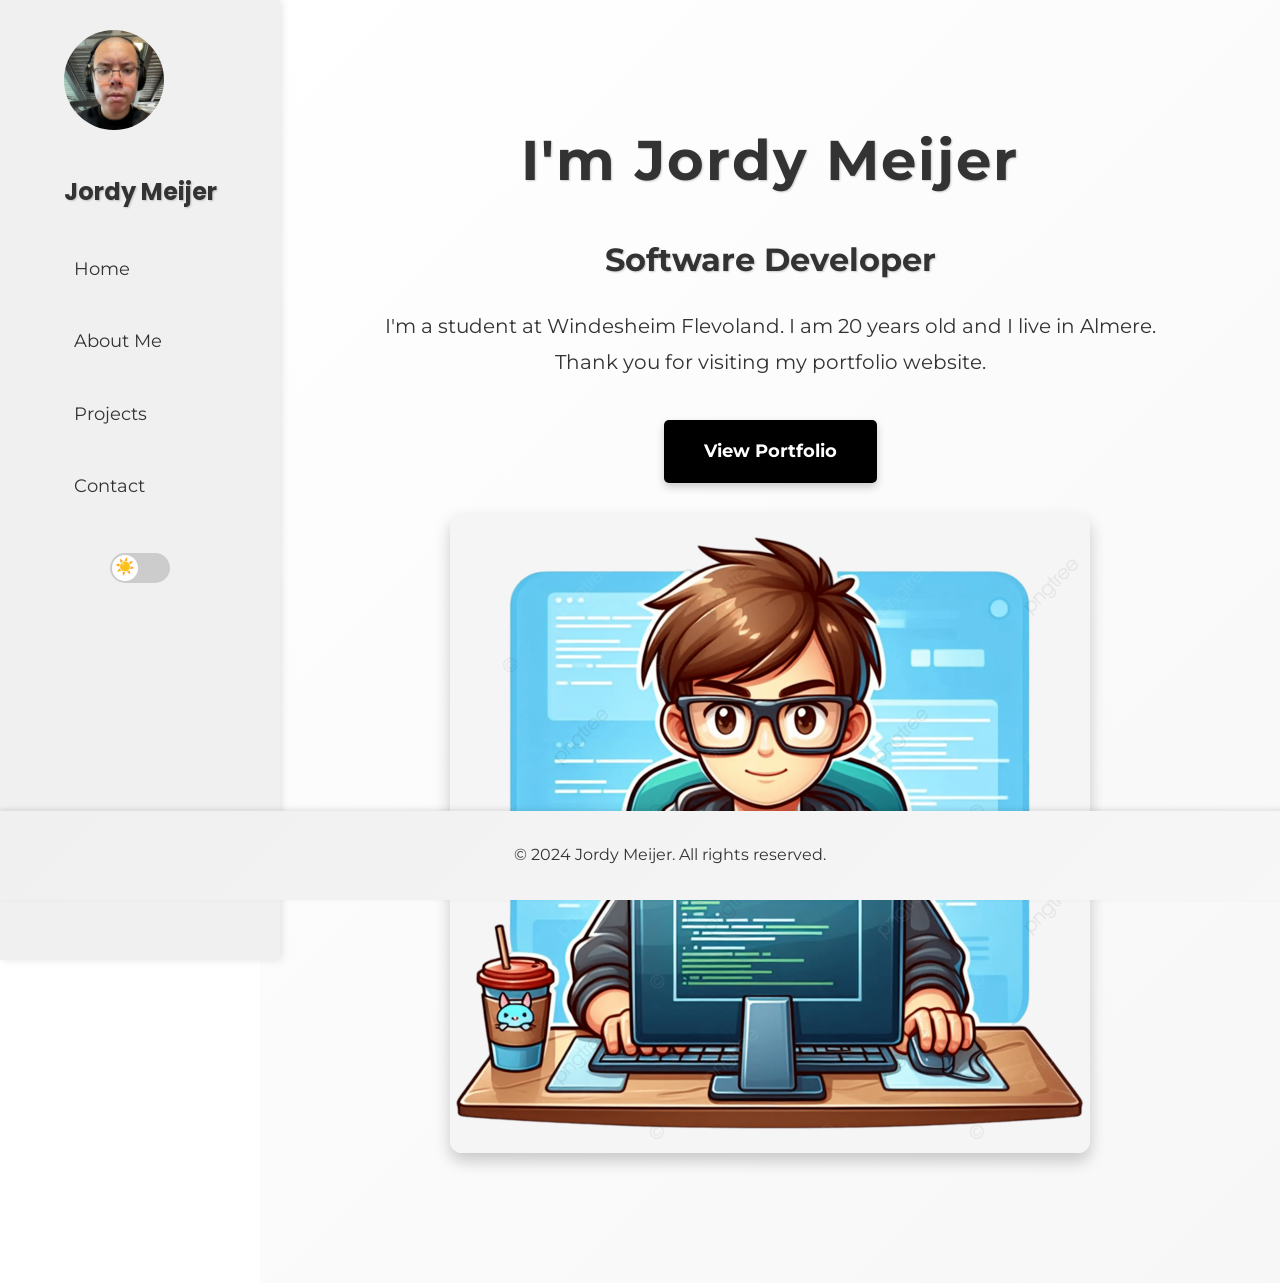
==== index.html @ 50fef37a "updated version should be working now" ====
<!DOCTYPE html>
<html lang="en">
<head>
    <meta charset="UTF-8">
    <meta name="viewport" content="width=device-width, initial-scale=1.0">
    <title>Jordy Meijer - Portfolio</title>
    <link rel="stylesheet" href="css/styles.css">
    <link href="https://cdnjs.cloudflare.com/ajax/libs/font-awesome/6.0.0-beta3/css/all.min.css" rel="stylesheet">
    <link href="https://fonts.googleapis.com/css2?family=Montserrat:wght@400;700&family=Poppins:wght@400;700&display=swap" rel="stylesheet">
    <script>
        (function() {
            const savedTheme = localStorage.getItem('theme');
            if (savedTheme) {
                document.addEventListener('DOMContentLoaded', function () {
                    document.body.classList.add(savedTheme + '-theme');
                    if (savedTheme === 'dark') {
                        document.getElementById('theme-toggle-checkbox').checked = true;
                    }
                });
            } else {
                document.addEventListener('DOMContentLoaded', function () {
                    document.body.classList.add('light-theme');
                });
            }
        })();
    </script>
</head>
<body>
    <!-- Scroll Progress Indicator -->
    <div id="scroll-progress"></div>

    <!-- Header section with navigation -->
    <header>
        <nav>
            <!-- Profile image -->
            <img src="images/profilepicture.jpg" alt="Jordy Meijer">
            <!-- Your name -->
            <h1>Jordy Meijer</h1>
            <!-- Navigation links -->
            <ul>
                <li><a href="index.html#home">Home</a></li>
                <li><a href="about.html">About Me</a></li>
                <li><a href="portfolio.html">Projects</a></li>
                <li><a href="contact.html">Contact</a></li>
            </ul>
            <!-- Theme toggle buttons -->
            <div class="theme-toggle">
                <input type="checkbox" id="theme-toggle-checkbox">
                <label for="theme-toggle-checkbox" class="slider"></label>
            </div>
        </nav>
    </header>

    <!-- Main content section -->
    <main>
        <!-- Home section -->
        <section id="home">
            <div class="home-content">
                <div class="intro-text">
                    <h1>I'm Jordy Meijer</h1>
                    <h2>Software Developer</h2>
                    <p>I'm a student at Windesheim Flevoland. I am 20 years old and I live in Almere. Thank you for visiting my portfolio website.</p>
                    <!-- Button to view portfolio -->
                    <a href="portfolio.html" class="view-portfolio-btn">View Portfolio</a>
                </div>
                <!-- New image -->
                <img src="images/codepicture.jpg" alt="Code Picture" class="code-image">
            </div>
        </section>
    </main>

    <!-- Footer section -->
    <footer>
        <p>&copy; 2024 Jordy Meijer. All rights reserved.</p>
    </footer>

    <!-- Back-to-Top Button -->
    <button id="back-to-top"><i class="fas fa-arrow-up"></i></button>

    <!-- Link to external JavaScript file -->
    <script src="js/script.js"></script>
</body>
</html>
---- css/styles.css ----
/* Smooth Scrolling */
html {
    scroll-behavior: smooth;
}

/* Reset default styles */
body, h1, h2, h3, p, ul, li, a, img, button {
    margin: 0;
    padding: 0;
    box-sizing: border-box;
    list-style: none;
}

/* Body Styling */
body {
    font-family: 'Montserrat', sans-serif;
    display: flex;
    flex-direction: column;
    min-height: 100vh;
    background-color: var(--background-color);
    color: var(--text-color);
    overflow-x: hidden;
    transition: background-color 0.3s, color 0.3s;
    line-height: 1.8;
    scroll-behavior: smooth;
}

/* Header Styling */
header {
    display: flex;
    flex-direction: column;
    align-items: center;
    justify-content: space-between;
    padding: 30px 20px;
    background-color: var(--header-background-color);
    width: 240px;
    height: 100vh;
    position: fixed;
    top: 0;
    left: 0;
    box-shadow: 2px 0 8px rgba(0, 0, 0, 0.1);
    color: var(--text-color);
    transition: width 0.3s ease-in-out;
    backdrop-filter: blur(10px); /* Slight transparency */
}

header:hover {
    width: 260px;
}

header img {
    width: 100px;
    height: 100px;
    border-radius: 50%;
    margin-bottom: 30px;
    transition: transform 0.3s;
}

header img:hover {
    transform: scale(1.1);
}

header h1 {
    font-size: 24px;
    margin-bottom: 30px;
    color: var(--primary-color);
    font-family: 'Poppins', sans-serif;
    text-shadow: 1px 1px 2px rgba(0, 0, 0, 0.2);
}

header nav a {
    color: var(--text-color);
    text-decoration: none;
    margin-bottom: 20px;
    display: block;
    font-size: 18px;
    padding: 10px;
    border-radius: 5px;
    transition: color 0.3s, background-color 0.3s, transform 0.3s;
}

header nav a:hover {
    background-color: var(--highlight-color);
    color: var(--highlight-text-color);
    transform: translateX(10px);
}

/* Theme Toggle */
.theme-toggle {
    display: flex;
    align-items: center;
    justify-content: center;
    margin-top: auto;
    padding-top: 20px;
}


.theme-toggle button {
    background: none;
    border: none;
    cursor: pointer;
    font-size: 24px;
    transition: transform 0.3s, color 0.3s;
}

.theme-toggle button:hover {
    transform: scale(1.2);
    color: var(--primary-color);
}

/* Theme Toggle Slider */
.theme-toggle .slider {
    position: relative;
    width: 60px;
    height: 30px;
    background-color: #ccc;
    border-radius: 30px;
    cursor: pointer;
    transition: background-color 0.3s;
}

.theme-toggle .slider::before {
    content: '☀️'; /* Sun emoji */
    position: absolute;
    width: 26px;
    height: 26px;
    border-radius: 50%;
    background-color: white;
    top: 2px;
    left: 2px;
    display: flex;
    align-items: center;
    justify-content: center;
    transition: transform 0.3s;
}

.theme-toggle input {
    display: none;
}

.theme-toggle input:checked + .slider {
    background-color: var(--primary-color);
}

.theme-toggle input:checked + .slider::before {
    content: '🌙'; /* Moon emoji */
    transform: translateX(30px);
}

/* Main Content Styling */
main {
    margin-left: 260px;
    padding: 60px 50px;
    flex: 1;
    background-color: var(--main-background-color);
    color: var(--text-color);
    transition: background-color 0.3s, color 0.3s;
    padding-bottom: 80px;
    background: linear-gradient(135deg, var(--main-background-color) 0%, var(--background-gradient-color) 100%);
}

/* About Section */
#about .container {
    max-width: 1000px;
    margin: 0 auto;
    padding: 50px;
    background: rgba(255, 255, 255, 0.8); /* Light background with transparency */
    border-radius: 12px;
    box-shadow: 0 8px 16px rgba(0, 0, 0, 0.2); /* Drop shadow */
    transition: background 0.3s, box-shadow 0.3s;
}

#about h2 {
    font-size: 36px;
    margin-bottom: 20px;
    color: var(--primary-color);
    text-align: center;
    text-shadow: 1px 1px 2px rgba(0, 0, 0, 0.2);
}

#about .bio, #about .skills-summary, #about .experience {
    margin-bottom: 40px;
}

#about .bio p, #about .experience p {
    font-size: 18px;
    line-height: 1.8;
    color: var(--text-color);
    margin-bottom: 20px;
}

#about .skills-summary h3, #about .experience h3 {
    font-size: 28px;
    margin-bottom: 20px;
    color: var(--primary-color);
    text-shadow: 1px 1px 2px rgba(0, 0, 0, 0.2);
}

#about .skills-summary ul {
    list-style: none;
    padding: 0;
}

#about .skills-summary ul li {
    font-size: 18px;
    color: var(--text-color);
    margin-bottom: 10px;
    padding-left: 20px;
    position: relative;
}

#about .skills-summary ul li::before {
    content: '•';
    position: absolute;
    left: 0;
    color: var(--primary-color);
    font-size: 24px;
    line-height: 1;
}

/* Light Theme */
.light-theme #about .container {
    background: rgba(255, 255, 255, 0.9);
    box-shadow: 0 8px 16px rgba(0, 0, 0, 0.2);
}

.light-theme #about h2, .light-theme #about .skills-summary h3, .light-theme #about .experience h3 {
    color: #333;
}

.light-theme #about .bio p, .light-theme #about .skills-summary ul li, .light-theme #about .experience p {
    color: #333;
}

/* Dark Theme */
.dark-theme #about .container {
    background: rgba(0, 0, 0, 0.8);
    box-shadow: 0 8px 16px rgba(255, 255, 255, 0.2);
}

.dark-theme #about h2, .dark-theme #about .skills-summary h3, .dark-theme #about .experience h3 {
    color: #fff;
}

.dark-theme #about .bio p, .dark-theme #about .skills-summary ul li, .dark-theme #about .experience p {
    color: #fff;
}

/* Responsive Design */
@media (max-width: 1200px) {
    main {
        margin-left: 0;
        padding: 40px 30px;
    }

    header {
        width: 100%;
        height: auto;
        padding: 20px;
        box-shadow: none;
    }

    header nav {
        flex-direction: row;
        justify-content: space-between;
    }

    header img {
        width: 80px;
        height: 80px;
    }

    header h1 {
        font-size: 20px;
    }

    header ul {
        flex-direction: row;
        flex-wrap: wrap;
    }

    header ul li {
        margin: 0 10px;
    }

    header .theme-toggle {
        margin-top: 0;
    }

    #about .container {
        padding: 30px;
    }

    #about h2 {
        font-size: 30px;
    }

    #about .skills-summary h3, #about .experience h3 {
        font-size: 24px;
    }

    #about .bio p, #about .skills-summary ul li, #about .experience p {
        font-size: 16px;
    }
}

@media (max-width: 768px) {
    main {
        padding: 30px 20px;
    }

    header nav {
        flex-direction: column;
        align-items: center;
    }

    header ul {
        flex-direction: column;
        align-items: center;
    }

    header ul li {
        margin: 10px 0;
    }

    #about .container {
        padding: 20px;
    }

    #about h2 {
        font-size: 26px;
    }

    #about .skills-summary h3, #about .experience h3 {
        font-size: 20px;
    }

    #about .bio p, #about .skills-summary ul li, #about .experience p {
        font-size: 14px;
    }
}

@media (max-width: 480px) {
    main {
        padding: 20px 10px;
    }

    header img {
        width: 60px;
        height: 60px;
    }

    header h1 {
        font-size: 18px;
    }

    #about h2 {
        font-size: 22px;
    }

    #about .skills-summary h3, #about .experience h3 {
        font-size: 18px;
    }

    #about .bio p, #about .skills-summary ul li, #about .experience p {
        font-size: 12px;
    }
}

/* Home Section */
.home-content {
    display: flex;
    flex-direction: column;
    align-items: center;
    text-align: center;
    padding: 50px;
    max-width: 1000px;
    margin: 0 auto;
}

.home-content h1 {
    font-size: 56px;
    margin-bottom: 20px;
    font-weight: 700;
    color: var(--primary-color);
    letter-spacing: 2px;
    animation: fadeInDown 1s ease-in-out;
    text-shadow: 1px 1px 2px rgba(0, 0, 0, 0.2);
}

.home-content h2 {
    font-size: 32px;
    margin-bottom: 20px;
    color: var(--text-color);
    animation: fadeInUp 1s ease-in-out;
    text-shadow: 1px 1px 2px rgba(0, 0, 0, 0.2);
}

.home-content p {
    font-size: 20px;
    margin-bottom: 40px;
    color: var(--text-color);
    max-width: 800px;
    line-height: 1.8;
    animation: fadeIn 1.5s ease-in-out;
}

.home-content img.code-image {
    max-width: 100%;
    height: auto;
    border-radius: 12px;
    box-shadow: 0 8px 16px rgba(0, 0, 0, 0.2); /* Drop shadow */
    margin-top: 30px;
    transition: transform 0.3s ease-in-out;
}

.home-content img:hover {
    transform: scale(1.05);
}

/* Footer Styling */
footer {
    background-color: var(--footer-background-color);
    padding: 30px;
    text-align: center;
    position: fixed;
    bottom: 0;
    width: 100%; /* Make footer span the entire horizontal page */
    left: 0; /* Adjust left position */
    box-shadow: 0 -2px 5px rgba(0, 0, 0, 0.1);
    color: var(--text-color);
    background: linear-gradient(135deg, var(--footer-background-color) 0%, var(--background-gradient-color) 100%);
}

/* Animations */
@keyframes fadeIn {
    from { opacity: 0; }
    to { opacity: 1; }
}

.fade-in {
    animation: fadeIn 1s ease-in-out;
}

@keyframes fadeInDown {
    from { opacity: 0; transform: translateY(-30px); }
    to { opacity: 1; transform: translateY(0); }
}

@keyframes fadeInUp {
    from { opacity: 0; transform: translateY(30px); }
    to { opacity: 1; transform: translateY(0); }
}

/* Button Styles */
.btn {
    display: inline-block;
    padding: 12px 25px;
    font-size: 1em;
    text-decoration: none;
    border-radius: 6px;
    transition: background-color 0.3s, color 0.3s, border-color 0.3s, transform 0.3s;
    background-color: var(--button-background-color);
    color: var(--button-text-color);
    border: 2px solid var(--button-border-color);
    box-shadow: 0 4px 8px rgba(0, 0, 0, 0.2); /* Drop shadow */
}

.btn:hover {
    background-color: var(--highlight-color);
    color: var(--highlight-text-color);
    transform: translateY(-3px);
}
.btn:hover {
    background-color: var(--highlight-color);
    color: var(--highlight-text-color);
}

/* Light Theme */
:root {
    --background-color: #ffffff;
    --text-color: #333;
    --header-background-color: #f0f0f0;
    --footer-background-color: #f0f0f0;
    --main-background-color: #ffffff;
    --background-gradient-color: #f7f7f7;
    --primary-color: #333;
    --highlight-color: #666666;
    --highlight-text-color: #ffffff;
    --button-background-color: #f0f0f0;
    --button-text-color: #000000;
    --button-border-color: #333;
}

/* Dark Theme */
.dark-theme {
    --background-color: #000000;
    --text-color: #ffffff;
    --header-background-color: #000000;
    --footer-background-color: #000000;
    --main-background-color: #000000;
    --background-gradient-color: #000000;
    --primary-color: #ffffff;
    --highlight-color: #333333;
    --highlight-text-color: #ffffff;
    --button-background-color: #ffffff;
    --button-text-color: #000000;
    --button-border-color: #ffffff;
}

/* Custom Scrollbar */
::-webkit-scrollbar-track {
    background: var(--background-color);
}

::-webkit-scrollbar-thumb {
    background-color: var(--highlight-color);
    border-radius: 20px;
    border: 3px solid var(--background-color);
}

/* Scroll Progress Indicator */
#scroll-progress {
    position: fixed;
    top: 0;
    left: 0;
    width: 100%;
    height: 5px;
    background: var(--highlight-color);
    z-index: 1000;
    transition: width 0.25s;
}

/* Back-to-Top Button */
#back-to-top {
    position: fixed;
    bottom: 20px;
    right: 20px;
    display: none;
    background-color: var(--primary-color);
    color: var(--highlight-text-color);
    border: none;
    border-radius: 50%;
    padding: 10px;
    cursor: pointer;
    box-shadow: 0 4px 8px rgba(0, 0, 0, 0.2); /* Drop shadow */
    transition: transform 0.3s;
}

#back-to-top:hover {
    transform: scale(1.1);
}

/* View Portfolio Button - Light Theme */
.light-theme .view-portfolio-btn {
    display: inline-block;
    padding: 15px 40px;
    background-color: #000000; /* Black background */
    color: #ffffff; /* White text */
    font-weight: bold;
    border-radius: 5px;
    text-decoration: none;
    font-size: 18px;
    transition: background-color 0.3s, transform 0.3s, box-shadow 0.3s;
    box-shadow: 0 4px 8px rgba(0, 0, 0, 0.2); /* Drop shadow */
}

.light-theme .view-portfolio-btn:hover {
    background-color: #333333; /* Dark grey on hover */
    color: #ffffff;
    transform: translateY(-5px);
    box-shadow: 0 8px 16px rgba(0, 0, 0, 0.4); /* Larger drop shadow */
}

/* View Portfolio Button - Dark Theme */
.dark-theme .view-portfolio-btn {
    display: inline-block;
    padding: 15px 40px;
    background-color: #ffffff; /* White background */
    color: #000000; /* Black text */
    font-weight: bold;
    border-radius: 5px;
    text-decoration: none;
    font-size: 18px;
    transition: background-color 0.3s, transform 0.3s, box-shadow 0.3s;
    box-shadow: 0 4px 8px rgba(255, 255, 255, 0.2); /* Drop shadow */
}

.dark-theme .view-portfolio-btn:hover {
    background-color: #cccccc; /* Light grey on hover */
    color: #000000;
    transform: translateY(-5px);
    box-shadow: 0 8px 16px rgba(255, 255, 255, 0.4); /* Larger drop shadow */
}

/* Dark theme improvements */
.dark-theme header {
    background-color: #000000; /* Same black color for header */
    box-shadow: 2px 0 8px rgba(255, 255, 255, 0.1);
}

.dark-theme main {
    background-color: #121212; /* Darker main background */
    background: linear-gradient(135deg, #121212 0%, #1a1a1a 100%);
}

.dark-theme footer {
    background-color: #000000; /* Same black color for footer */
    box-shadow: 0 -2px 5px rgba(255, 255, 255, 0.1);
}

.dark-theme .theme-toggle button {
    color: white; /* White theme toggle buttons */
}

.dark-theme .home-content h1,
.dark-theme .home-content h2,
.dark-theme .home-content p {
    text-shadow: 1px 1px 2px rgba(255, 255, 255, 0.2); /* Light text shadow */
}

.dark-theme .home-content img.code-image {
    box-shadow: 0 8px 16px rgba(255, 255, 255, 0.2); /* Light drop shadow */
}

.dark-theme #back-to-top {
    background-color: white; /* White background for dark theme */
    color: black; /* Black text for contrast */
    box-shadow: 0 4px 8px rgba(255, 255, 255, 0.2); /* Light drop shadow */
}

/* Dark theme styles */
.dark-theme .theme-toggle .slider {
    background-color: #333;
}

.dark-theme .theme-toggle input:checked + .slider {
    background-color: white;
}

.dark-theme .theme-toggle input:checked + .slider::before {
    background-color: black;
}

/* Tooltip */
.tooltip {
    position: relative;
    display: inline-block;
}

.tooltip .tooltiptext {
    visibility: hidden;
    width: 120px;
    background-color: var(--highlight-color);
    color: var(--highlight-text-color);
    text-align: center;
    border-radius: 6px;
    padding: 5px;
    position: absolute;
    z-index: 1;
    bottom: 125%;
    left: 50%;
    margin-left: -60px;
    opacity: 0;
    transition: opacity 0.3s;
}

.tooltip:hover .tooltiptext {
    visibility: visible;
    opacity: 1;
}
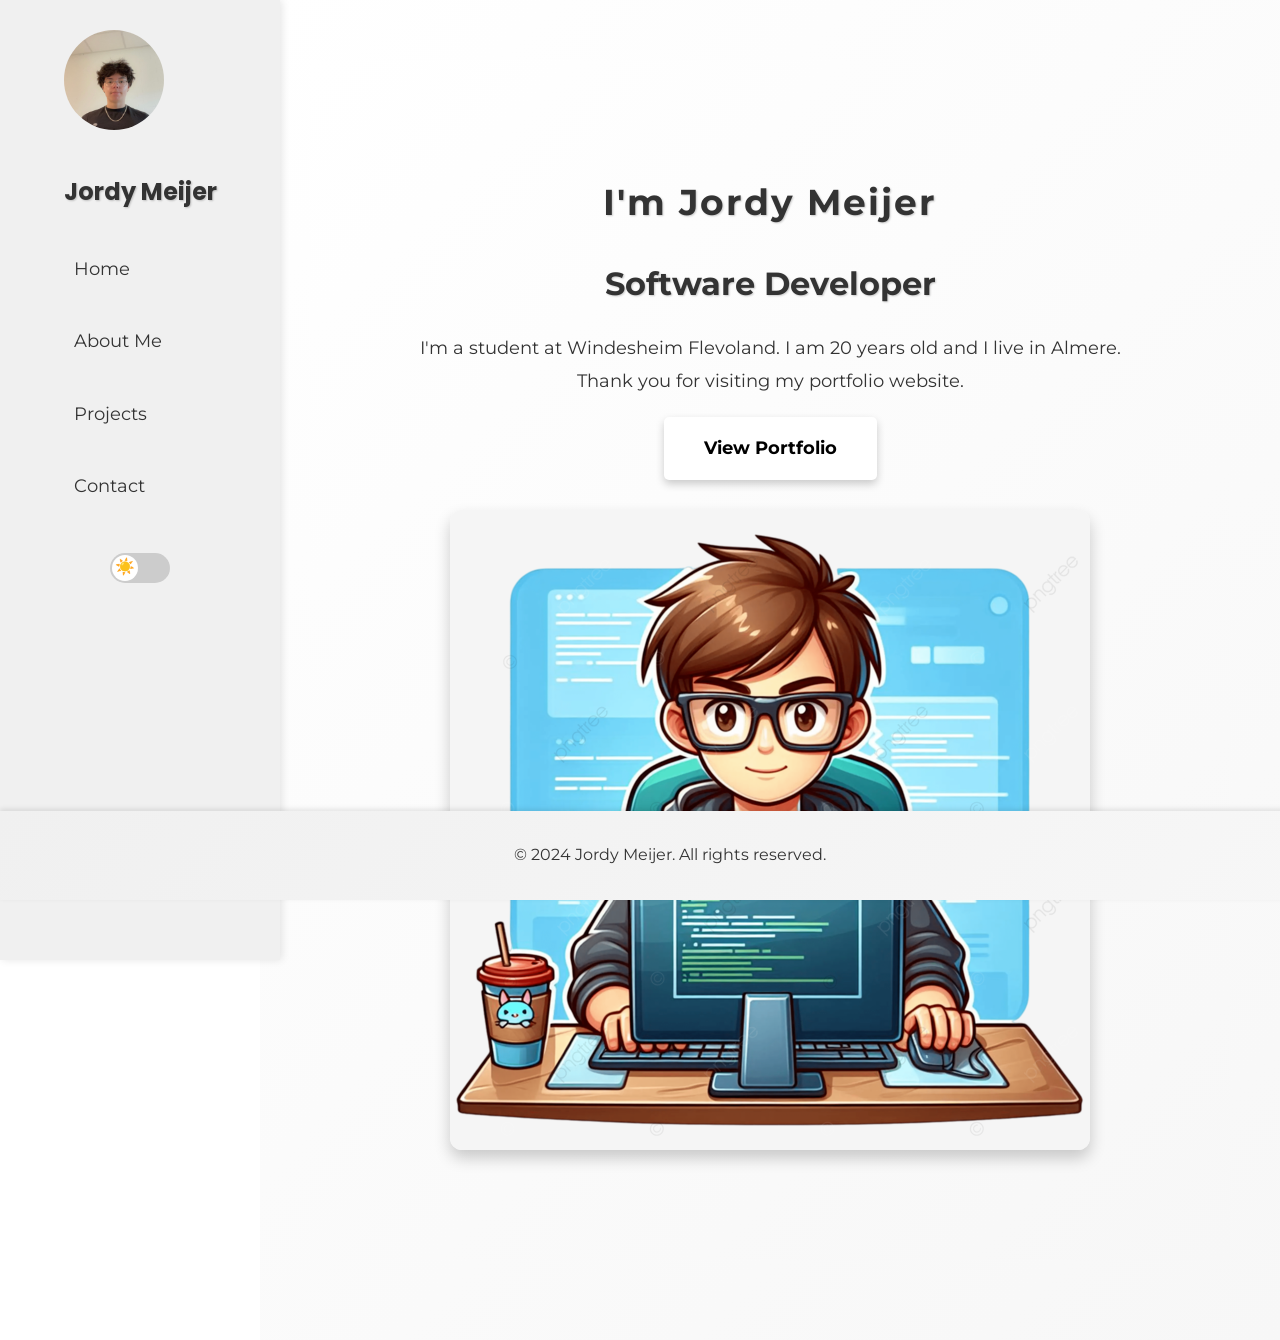
==== commit ad65d006: "update" ====
--- a/index.html
+++ b/index.html
@@ -28,12 +28,11 @@
 <body>
     <!-- Scroll Progress Indicator -->
     <div id="scroll-progress"></div>
-
     <!-- Header section with navigation -->
     <header>
         <nav>
             <!-- Profile image -->
-            <img src="images/profilepicture.jpg" alt="Jordy Meijer">
+            <img src="images/Portfolio.jpg" alt="Jordy Meijer">
             <!-- Your name -->
             <h1>Jordy Meijer</h1>
             <!-- Navigation links -->
--- a/css/styles.css
+++ b/css/styles.css
@@ -64,7 +64,8 @@
     font-size: 24px;
     margin-bottom: 30px;
     color: var(--primary-color);
-    font-family: 'Poppins', sans-serif;
+    font-family: 'Poppins', sans-serif; /* Ensure consistent font */
+    font-weight: bold; /* Make the text bold */
     text-shadow: 1px 1px 2px rgba(0, 0, 0, 0.2);
 }
 
@@ -170,6 +171,82 @@
     transition: background 0.3s, box-shadow 0.3s;
 }
 
+/* Profile Section */
+.profile {
+    display: flex;
+    align-items: center;
+    margin-bottom: 40px;
+}
+
+.profile img {
+    width: 150px;
+    height: 150px;
+    border-radius: 50%;
+    margin-right: 20px;
+    box-shadow: 0 4px 8px rgba(0, 0, 0, 0.2);
+    transition: transform 0.3s;
+}
+
+.profile img:hover {
+    transform: scale(1.1);
+}
+
+.profile p {
+    font-size: 18px;
+    color: var(--text-color);
+}
+
+/* Skills Summary */
+.skills-summary ul li {
+    display: flex;
+    align-items: center;
+    font-size: 18px;
+    color: var(--text-color);
+    margin-bottom: 10px;
+    padding-left: 20px;
+    position: relative;
+    transition: color 0.3s;
+}
+
+.skills-summary ul li i {
+    margin-right: 10px;
+    color: var(--primary-color);
+}
+
+.skills-summary ul li:hover {
+    color: var(--primary-color);
+}
+
+/* Progress Bar */
+.progress-bar {
+    margin-top: 20px;
+}
+
+.progress {
+    background: linear-gradient(90deg, #757575, #bdbdbd); /* Grey gradient */
+    color: #fff;
+    padding: 10px;
+    border-radius: 5px;
+    margin-bottom: 10px;
+    transition: width 0.3s, background 0.3s;
+    box-shadow: 0 4px 8px rgba(0, 0, 0, 0.1); /* Drop shadow */
+    border: 1px solid #757575; /* Border for better definition */
+}
+
+.progress:hover {
+    background: linear-gradient(90deg, #616161, #9e9e9e); /* Darker grey gradient on hover */
+}
+
+/* Dark Theme Progress Bar */
+.dark-theme .progress-bar .progress {
+    background-color: var(--highlight-color);
+    color: var(--highlight-text-color);
+    padding: 10px;
+    border-radius: 5px;
+    margin-bottom: 10px;
+    transition: width 0.3s;
+}
+
 #about h2 {
     font-size: 36px;
     margin-bottom: 20px;
@@ -234,16 +311,16 @@
 
 /* Dark Theme */
 .dark-theme #about .container {
-    background: rgba(0, 0, 0, 0.8);
-    box-shadow: 0 8px 16px rgba(255, 255, 255, 0.2);
+    background: rgba(30, 30, 30, 0.9);
+    box-shadow: 0 8px 16px rgba(0, 0, 0, 0.5);
 }
 
 .dark-theme #about h2, .dark-theme #about .skills-summary h3, .dark-theme #about .experience h3 {
-    color: #fff;
+    color: var(--primary-color);
 }
 
 .dark-theme #about .bio p, .dark-theme #about .skills-summary ul li, .dark-theme #about .experience p {
-    color: #fff;
+    color: var(--text-color);
 }
 
 /* Responsive Design */
@@ -494,18 +571,72 @@
 
 /* Dark Theme */
 .dark-theme {
-    --background-color: #000000;
-    --text-color: #ffffff;
-    --header-background-color: #000000;
-    --footer-background-color: #000000;
-    --main-background-color: #000000;
-    --background-gradient-color: #000000;
-    --primary-color: #ffffff;
-    --highlight-color: #333333;
-    --highlight-text-color: #ffffff;
+    --background-color: #121212;
+    --text-color: #e0e0e0;
+    --header-background-color: #1e1e1e;
+    --footer-background-color: #1e1e1e;
+    --main-background-color: #1e1e1e;
+    --background-gradient-color: #2c2c2c;
+    --primary-color: #bb86fc;
+    --highlight-color: #03dac6;
+    --highlight-text-color: #121212;
     --button-background-color: #ffffff;
     --button-text-color: #000000;
     --button-border-color: #ffffff;
+}
+
+.dark-theme header {
+    background-color: #1e1e1e; /* Darker header background */
+    box-shadow: 0 -2px 5px rgba(255, 255, 255, 0.1);
+    color: #e0e0e0; /* Light text color for contrast */
+    background: linear-gradient(135deg, #1e1e1e 0%, #2c2c2c 100%);
+}
+
+.dark-theme main {
+    background-color: var(--main-background-color);
+    background: linear-gradient(135deg, var(--main-background-color) 0%, var(--background-gradient-color) 100%);
+}
+
+.dark-theme footer {
+    background-color: #1e1e1e; /* Darker footer background */
+    box-shadow: 0 -2px 5px rgba(255, 255, 255, 0.1);
+    color: #e0e0e0; /* Light text color for contrast */
+    background: linear-gradient(135deg, #1e1e1e 0%, #2c2c2c 100%);
+}
+
+.dark-theme .theme-toggle button {
+    color: var(--highlight-color);
+}
+
+.dark-theme .project {
+    background: rgba(30, 30, 30, 0.9);
+    box-shadow: 0 8px 16px rgba(0, 0, 0, 0.5);
+}
+
+.dark-theme .project:hover {
+    box-shadow: 0 16px 32px rgba(0, 0, 0, 0.7);
+}
+
+.dark-theme .project img {
+    box-shadow: 0 8px 16px rgba(0, 0, 0, 0.5); /* Light drop shadow */
+}
+
+.dark-theme #back-to-top {
+    background-color: var(--highlight-color);
+    color: var(--highlight-text-color);
+    box-shadow: 0 4px 8px rgba(0, 0, 0, 0.5); /* Light drop shadow */
+}
+
+.dark-theme .theme-toggle .slider {
+    background-color: var(--highlight-color);
+}
+
+.dark-theme .theme-toggle input:checked + .slider {
+    background-color: var(--highlight-text-color);
+}
+
+.dark-theme .theme-toggle input:checked + .slider::before {
+    background-color: var(--highlight-color);
 }
 
 /* Custom Scrollbar */
@@ -551,12 +682,217 @@
     transform: scale(1.1);
 }
 
-/* View Portfolio Button - Light Theme */
-.light-theme .view-portfolio-btn {
+/* Dark theme improvements */
+.dark-theme header {
+    background-color: #000000; /* Same black color for header */
+    box-shadow: 2px 0 8px rgba(255, 255, 255, 0.1);
+}
+
+.dark-theme main {
+    background-color: #121212; /* Darker main background */
+    background: linear-gradient(135deg, #121212 0%, #1a1a1a 100%);
+}
+
+.dark-theme footer {
+    background-color: #000000; /* Same black color for footer */
+    box-shadow: 0 -2px 5px rgba(255, 255, 255, 0.1);
+}
+
+.dark-theme .theme-toggle button {
+    color: white; /* White theme toggle buttons */
+}
+
+.dark-theme .home-content h1,
+.dark-theme .home-content h2,
+.dark-theme .home-content p {
+    text-shadow: 1px 1px 2px rgba(255, 255, 255, 0.2); /* Light text shadow */
+}
+
+.dark-theme .home-content img.code-image {
+    box-shadow: 0 8px 16px rgba(255, 255, 255, 0.2); /* Light drop shadow */
+}
+
+.dark-theme #back-to-top {
+    background-color: white; /* White background for dark theme */
+    color: black; /* Black text for contrast */
+    box-shadow: 0 4px 8px rgba(255, 255, 255, 0.2); /* Light drop shadow */
+}
+
+/* Dark theme styles */
+.dark-theme .theme-toggle .slider {
+    background-color: #333;
+}
+
+.dark-theme .theme-toggle input:checked + .slider {
+    background-color: white;
+}
+
+.dark-theme .theme-toggle input:checked + .slider::before {
+    background-color: black;
+}
+
+/* Home Section */
+#home {
+    display: flex;
+    flex-direction: column;
+    align-items: center;
+    justify-content: center;
+    padding: 60px 50px;
+    transition: background-color 0.3s, color 0.3s;
+}
+
+#home .container {
+    max-width: 1000px;
+    margin: 0 auto;
+    padding: 50px;
+    background: rgba(255, 255, 255, 0.8); /* Light background with transparency */
+    border-radius: 12px;
+    box-shadow: 0 8px 16px rgba(0, 0, 0, 0.2), 0 0 15px rgba(0, 0, 0, 0.1); /* Drop shadow with glow */
+    transition: background 0.3s, box-shadow 0.3s;
+    text-align: center;
+    border-left: 5px solid var(--highlight-color); /* Highlight on the left */
+    border-right: 5px solid var(--highlight-color); /* Highlight on the right */
+}
+
+#home h1 {
+    font-size: 36px;
+    margin-bottom: 20px;
+    color: var(--primary-color);
+    text-shadow: 1px 1px 2px rgba(0, 0, 0, 0.2);
+    animation: fadeInDown 1s ease-in-out;
+}
+
+#home p {
+    font-size: 18px;
+    line-height: 1.8;
+    color: var(--text-color);
+    margin-bottom: 20px;
+    animation: fadeInUp 1s ease-in-out;
+}
+
+/* Light Theme */
+.light-theme #home .container {
+    background: linear-gradient(to right, rgba(255, 255, 255, 0.8), rgba(255, 255, 255, 0.9), rgba(255, 255, 255, 0.8)); /* Gradient for light theme */
+    box-shadow: 0 8px 16px rgba(0, 0, 0, 0.2), 0 0 15px rgba(255, 255, 255, 0.5); /* Drop shadow with light glow */
+    border-left: 5px solid #ccc; /* Light highlight on the left */
+    border-right: 5px solid #ccc; /* Light highlight on the right */
+}
+
+.light-theme #home h1, .light-theme #home p {
+    color: #333;
+}
+
+/* Dark Theme */
+.dark-theme #home .container {
+    background: linear-gradient(to right, rgba(0, 0, 0, 0.8), rgba(0, 0, 0, 0.9), rgba(0, 0, 0, 0.8)); /* Gradient for dark theme */
+    box-shadow: 0 8px 16px rgba(255, 255, 255, 0.2), 0 0 15px rgba(255, 255, 255, 0.1); /* Drop shadow with dark glow */
+    border-left: 5px solid #444; /* Dark highlight on the left */
+    border-right: 5px solid #444; /* Dark highlight on the right */
+}
+
+.dark-theme #home h1, .dark-theme #home p {
+    color: #fff;
+}
+
+/* No Project Section */
+#no-project {
+    display: flex;
+    flex-direction: column;
+    align-items: center;
+    justify-content: center;
+    height: 100vh;
+    text-align: center;
+    padding: 20px;
+    background: linear-gradient(135deg, var(--main-background-color) 0%, var(--background-gradient-color) 100%);
+}
+
+#no-project h2 {
+    font-size: 48px;
+    margin-bottom: 20px;
+    color: var(--primary-color);
+    text-shadow: 1px 1px 2px rgba(0, 0, 0, 0.2);
+    animation: fadeInDown 1s ease-in-out;
+}
+
+#no-project p {
+    font-size: 24px;
+    margin-bottom: 40px;
+    color: var(--text-color);
+    max-width: 800px;
+    line-height: 1.8;
+    animation: fadeInUp 1s ease-in-out;
+}
+
+/* Home Section */
+#home {
+    display: flex;
+    flex-direction: column;
+    align-items: center;
+    justify-content: center;
+    padding: 60px 50px;
+    background: linear-gradient(135deg, var(--main-background-color) 0%, var(--background-gradient-color) 100%);
+    transition: background-color 0.3s, color 0.3s;
+}
+
+#home .container {
+    max-width: 1000px;
+    margin: 0 auto;
+    padding: 50px;
+    background: rgba(255, 255, 255, 0.8); /* Light background with transparency */
+    border-radius: 12px;
+    box-shadow: 0 8px 16px rgba(0, 0, 0, 0.2), 0 0 15px rgba(0, 0, 0, 0.1); /* Drop shadow with glow */
+    transition: background 0.3s, box-shadow 0.3s;
+    text-align: center;
+    border-left: 5px solid var(--highlight-color); /* Highlight on the left */
+    border-right: 5px solid var(--highlight-color); /* Highlight on the right */
+}
+
+#home h1 {
+    font-size: 36px;
+    margin-bottom: 20px;
+    color: var(--primary-color);
+    text-shadow: 1px 1px 2px rgba(0, 0, 0, 0.2);
+    animation: fadeInDown 1s ease-in-out;
+}
+
+#home p {
+    font-size: 18px;
+    line-height: 1.8;
+    color: var(--text-color);
+    margin-bottom: 20px;
+    animation: fadeInUp 1s ease-in-out;
+}
+
+/* Light Theme */
+.light-theme #home .container {
+    background: linear-gradient(to right, rgba(255, 255, 255, 0.8), rgba(255, 255, 255, 0.9), rgba(255, 255, 255, 0.8)); /* Gradient for light theme */
+    box-shadow: 0 8px 16px rgba(0, 0, 0, 0.2), 0 0 15px rgba(255, 255, 255, 0.5); /* Drop shadow with light glow */
+    border-left: 5px solid #ccc; /* Light highlight on the left */
+    border-right: 5px solid #ccc; /* Light highlight on the right */
+}
+
+.light-theme #home h1, .light-theme #home p {
+    color: #333;
+}
+
+/* Dark Theme */
+.dark-theme #home .container {
+    background: linear-gradient(to right, rgba(0, 0, 0, 0.8), rgba(0, 0, 0, 0.9), rgba(0, 0, 0, 0.8)); /* Gradient for dark theme */
+    box-shadow: 0 8px 16px rgba(255, 255, 255, 0.2), 0 0 15px rgba(255, 255, 255, 0.1); /* Drop shadow with dark glow */
+    border-left: 5px solid #444; /* Dark highlight on the left */
+    border-right: 5px solid #444; /* Dark highlight on the right */
+}
+
+.dark-theme #home h1, .dark-theme #home p {
+    color: #fff;
+}
+
+/* View Portfolio Button */
+.view-portfolio-btn {
     display: inline-block;
     padding: 15px 40px;
-    background-color: #000000; /* Black background */
-    color: #ffffff; /* White text */
+    background-color: var(--button-background-color);
+    color: var(--button-text-color);
     font-weight: bold;
     border-radius: 5px;
     text-decoration: none;
@@ -565,107 +901,69 @@
     box-shadow: 0 4px 8px rgba(0, 0, 0, 0.2); /* Drop shadow */
 }
 
-.light-theme .view-portfolio-btn:hover {
-    background-color: #333333; /* Dark grey on hover */
-    color: #ffffff;
+.view-portfolio-btn:hover {
+    background-color: var(--highlight-color);
+    color: var(--highlight-text-color);
     transform: translateY(-5px);
     box-shadow: 0 8px 16px rgba(0, 0, 0, 0.4); /* Larger drop shadow */
 }
 
-/* View Portfolio Button - Dark Theme */
+/* Dark Theme */
 .dark-theme .view-portfolio-btn {
-    display: inline-block;
-    padding: 15px 40px;
+    background-color: #333333; /* Dark grey background */
+    color: #ffffff; /* White text */
+}
+
+.dark-theme .view-portfolio-btn:hover {
+    background-color: #555555; /* Slightly lighter grey on hover */
+    color: #ffffff;
+}
+
+/* Light Theme */
+.light-theme .view-portfolio-btn {
     background-color: #ffffff; /* White background */
     color: #000000; /* Black text */
-    font-weight: bold;
-    border-radius: 5px;
-    text-decoration: none;
-    font-size: 18px;
-    transition: background-color 0.3s, transform 0.3s, box-shadow 0.3s;
-    box-shadow: 0 4px 8px rgba(255, 255, 255, 0.2); /* Drop shadow */
-}
-
-.dark-theme .view-portfolio-btn:hover {
+}
+
+.light-theme .view-portfolio-btn:hover {
     background-color: #cccccc; /* Light grey on hover */
     color: #000000;
-    transform: translateY(-5px);
-    box-shadow: 0 8px 16px rgba(255, 255, 255, 0.4); /* Larger drop shadow */
-}
-
-/* Dark theme improvements */
-.dark-theme header {
-    background-color: #000000; /* Same black color for header */
-    box-shadow: 2px 0 8px rgba(255, 255, 255, 0.1);
-}
-
-.dark-theme main {
-    background-color: #121212; /* Darker main background */
+}
+
+/* Light Theme */
+.light-theme #no-project {
+    background: linear-gradient(135deg, #ffffff 0%, #f7f7f7 100%);
+}
+
+.light-theme #no-project h2 {
+    color: #333;
+}
+
+.light-theme #no-project p {
+    color: #333;
+}
+
+/* Dark Theme */
+.dark-theme #no-project {
     background: linear-gradient(135deg, #121212 0%, #1a1a1a 100%);
 }
 
-.dark-theme footer {
-    background-color: #000000; /* Same black color for footer */
-    box-shadow: 0 -2px 5px rgba(255, 255, 255, 0.1);
-}
-
-.dark-theme .theme-toggle button {
-    color: white; /* White theme toggle buttons */
-}
-
-.dark-theme .home-content h1,
-.dark-theme .home-content h2,
-.dark-theme .home-content p {
-    text-shadow: 1px 1px 2px rgba(255, 255, 255, 0.2); /* Light text shadow */
-}
-
-.dark-theme .home-content img.code-image {
-    box-shadow: 0 8px 16px rgba(255, 255, 255, 0.2); /* Light drop shadow */
-}
-
-.dark-theme #back-to-top {
-    background-color: white; /* White background for dark theme */
-    color: black; /* Black text for contrast */
-    box-shadow: 0 4px 8px rgba(255, 255, 255, 0.2); /* Light drop shadow */
-}
-
-/* Dark theme styles */
+.dark-theme #no-project h2 {
+    color: #fff;
+}
+
+.dark-theme #no-project p {
+    color: #fff;
+}
+
 .dark-theme .theme-toggle .slider {
-    background-color: #333;
+    background-color: var(--highlight-color);
 }
 
 .dark-theme .theme-toggle input:checked + .slider {
-    background-color: white;
+    background-color: var(--highlight-text-color);
 }
 
 .dark-theme .theme-toggle input:checked + .slider::before {
-    background-color: black;
-}
-
-/* Tooltip */
-.tooltip {
-    position: relative;
-    display: inline-block;
-}
-
-.tooltip .tooltiptext {
-    visibility: hidden;
-    width: 120px;
-    background-color: var(--highlight-color);
-    color: var(--highlight-text-color);
-    text-align: center;
-    border-radius: 6px;
-    padding: 5px;
-    position: absolute;
-    z-index: 1;
-    bottom: 125%;
-    left: 50%;
-    margin-left: -60px;
-    opacity: 0;
-    transition: opacity 0.3s;
-}
-
-.tooltip:hover .tooltiptext {
-    visibility: visible;
-    opacity: 1;
-}
+    background-color: var(--highlight-color);
+}
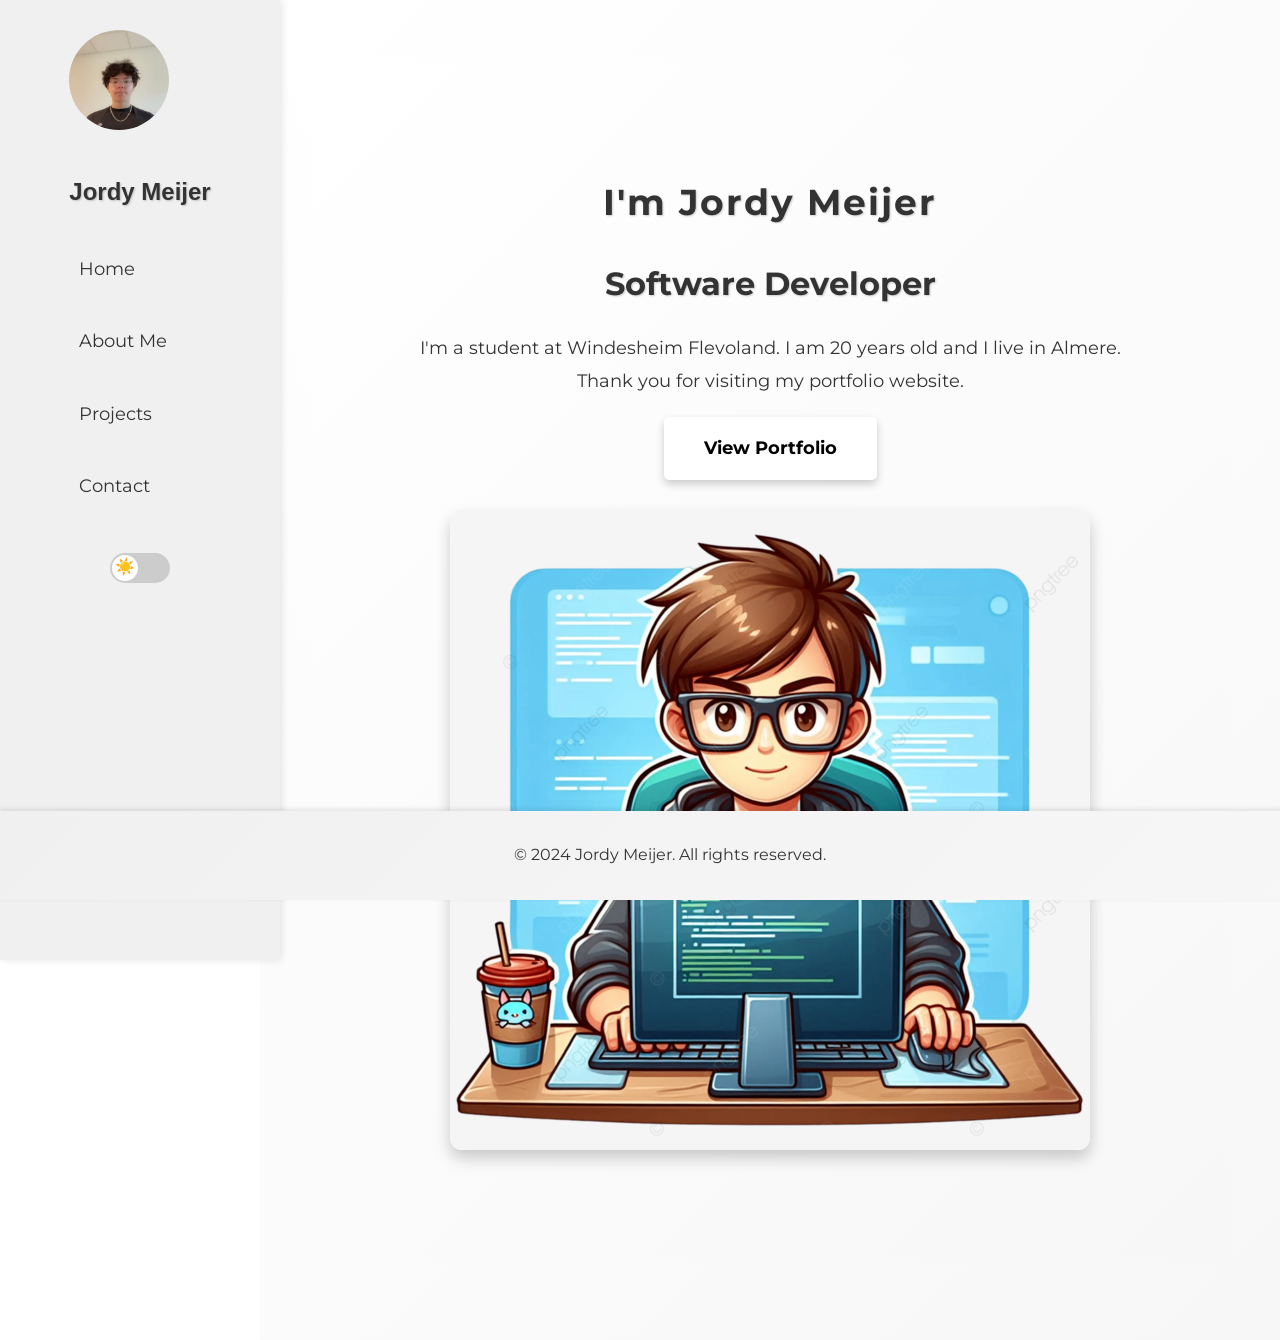
==== commit 67f4c8b1: "cleaning up the code" ====
--- a/index.html
+++ b/index.html
@@ -4,26 +4,14 @@
     <meta charset="UTF-8">
     <meta name="viewport" content="width=device-width, initial-scale=1.0">
     <title>Jordy Meijer - Portfolio</title>
+    <!-- Link to external CSS -->
     <link rel="stylesheet" href="css/styles.css">
+    <!-- Font Awesome for icons -->
     <link href="https://cdnjs.cloudflare.com/ajax/libs/font-awesome/6.0.0-beta3/css/all.min.css" rel="stylesheet">
-    <link href="https://fonts.googleapis.com/css2?family=Montserrat:wght@400;700&family=Poppins:wght@400;700&display=swap" rel="stylesheet">
-    <script>
-        (function() {
-            const savedTheme = localStorage.getItem('theme');
-            if (savedTheme) {
-                document.addEventListener('DOMContentLoaded', function () {
-                    document.body.classList.add(savedTheme + '-theme');
-                    if (savedTheme === 'dark') {
-                        document.getElementById('theme-toggle-checkbox').checked = true;
-                    }
-                });
-            } else {
-                document.addEventListener('DOMContentLoaded', function () {
-                    document.body.classList.add('light-theme');
-                });
-            }
-        })();
-    </script>
+    <!-- Google Fonts for typography -->
+    <link href="https://fonts.googleapis.com/css2?family=Montserrat:wght@400;700&display=swap" rel="stylesheet">
+    <!-- JavaScript for theme toggle and back-to-top functionality -->
+    <script src="js/theme-toggle.js" defer></script>
 </head>
 <body>
     <!-- Scroll Progress Indicator -->
--- a/css/styles.css
+++ b/css/styles.css
@@ -95,7 +95,6 @@
     padding-top: 20px;
 }
 
-
 .theme-toggle button {
     background: none;
     border: none;
@@ -145,7 +144,8 @@
 
 .theme-toggle input:checked + .slider::before {
     content: '🌙'; /* Moon emoji */
-    transform: translateX(30px);
+    transform: translateX(30px);    
+    background-color: black; /* Set background color to black */
 }
 
 /* Main Content Styling */
@@ -966,4 +966,4 @@
 
 .dark-theme .theme-toggle input:checked + .slider::before {
     background-color: var(--highlight-color);
-}
+}
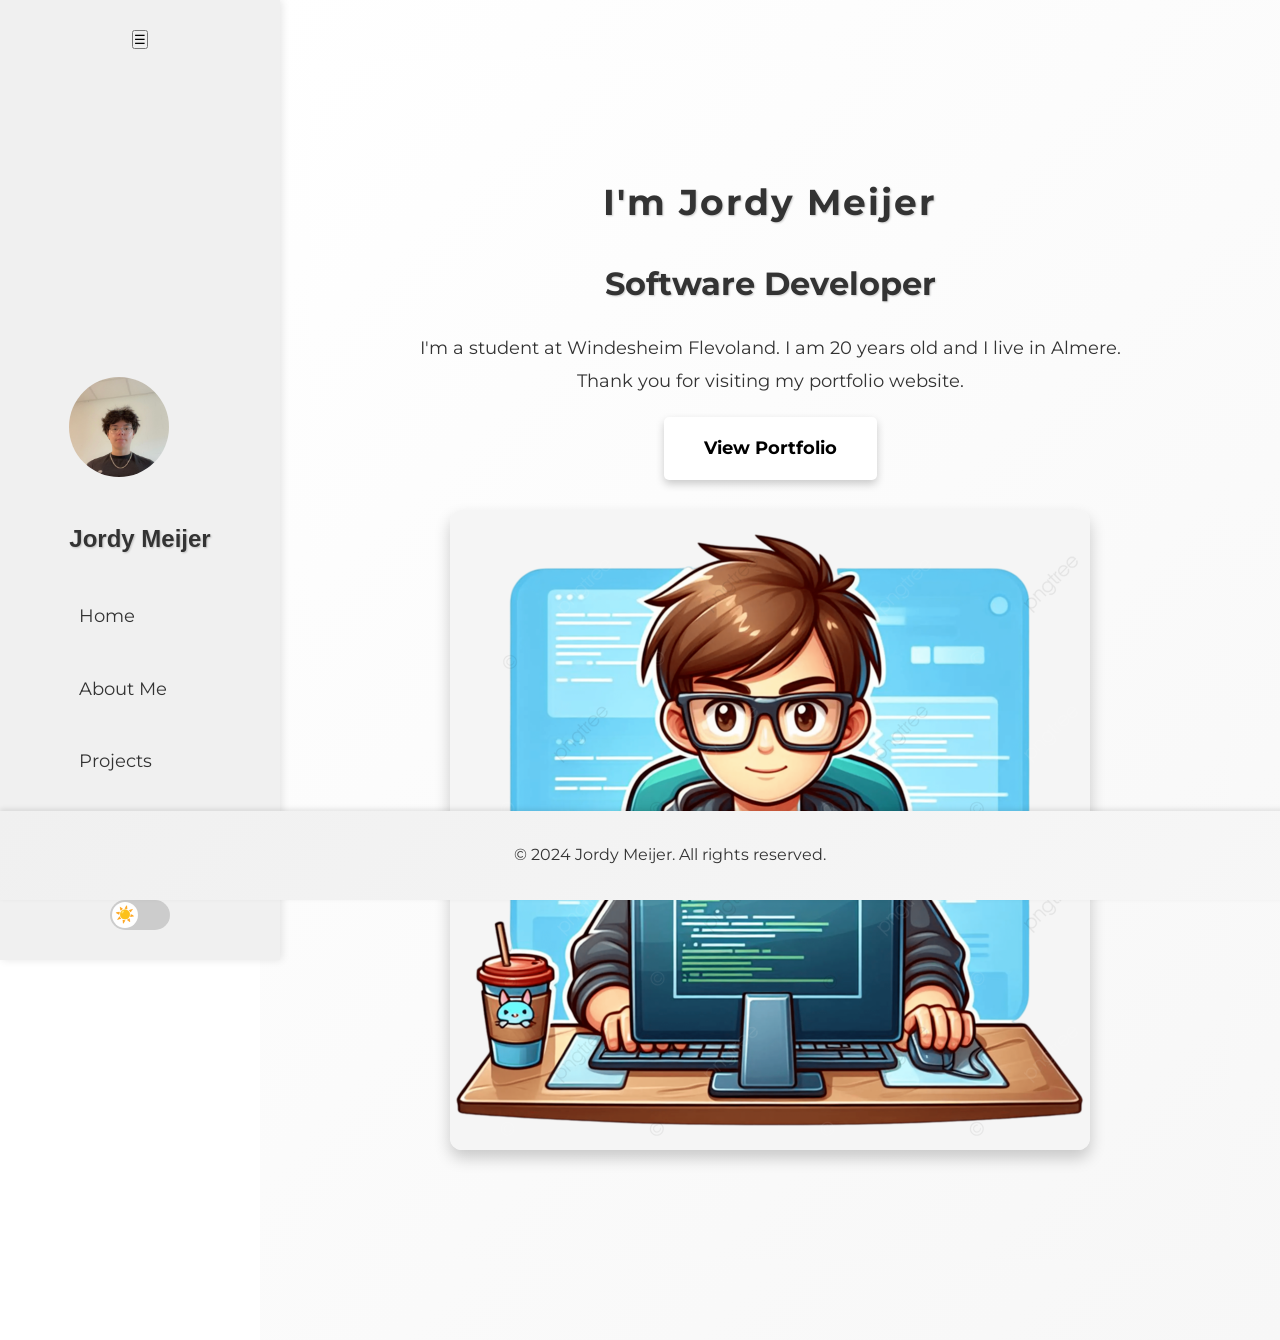
==== commit a10b417a: "responsive update" ====
--- a/index.html
+++ b/index.html
@@ -18,24 +18,27 @@
     <div id="scroll-progress"></div>
     <!-- Header section with navigation -->
     <header>
-        <nav>
-            <!-- Profile image -->
-            <img src="images/Portfolio.jpg" alt="Jordy Meijer">
-            <!-- Your name -->
-            <h1>Jordy Meijer</h1>
-            <!-- Navigation links -->
-            <ul>
-                <li><a href="index.html#home">Home</a></li>
-                <li><a href="about.html">About Me</a></li>
-                <li><a href="portfolio.html">Projects</a></li>
-                <li><a href="contact.html">Contact</a></li>
-            </ul>
-            <!-- Theme toggle buttons -->
-            <div class="theme-toggle">
-                <input type="checkbox" id="theme-toggle-checkbox">
-                <label for="theme-toggle-checkbox" class="slider"></label>
-            </div>
-        </nav>
+        <button class="header-toggle">☰</button>
+        <div class="header-content">
+            <nav>
+                <!-- Profile image -->
+                <img src="images/Portfolio.jpg" alt="Jordy Meijer">
+                <!-- Your name -->
+                <h1>Jordy Meijer</h1>
+                <!-- Navigation links -->
+                <ul>
+                    <li><a href="index.html#home">Home</a></li>
+                    <li><a href="about.html">About Me</a></li>
+                    <li><a href="portfolio.html">Projects</a></li>
+                    <li><a href="contact.html">Contact</a></li>
+                </ul>
+                <!-- Theme toggle buttons -->
+                <div class="theme-toggle">
+                    <input type="checkbox" id="theme-toggle-checkbox">
+                    <label for="theme-toggle-checkbox" class="slider"></label>
+                </div>
+            </nav>
+        </div>
     </header>
 
     <!-- Main content section -->
--- a/css/styles.css
+++ b/css/styles.css
@@ -323,127 +323,6 @@
     color: var(--text-color);
 }
 
-/* Responsive Design */
-@media (max-width: 1200px) {
-    main {
-        margin-left: 0;
-        padding: 40px 30px;
-    }
-
-    header {
-        width: 100%;
-        height: auto;
-        padding: 20px;
-        box-shadow: none;
-    }
-
-    header nav {
-        flex-direction: row;
-        justify-content: space-between;
-    }
-
-    header img {
-        width: 80px;
-        height: 80px;
-    }
-
-    header h1 {
-        font-size: 20px;
-    }
-
-    header ul {
-        flex-direction: row;
-        flex-wrap: wrap;
-    }
-
-    header ul li {
-        margin: 0 10px;
-    }
-
-    header .theme-toggle {
-        margin-top: 0;
-    }
-
-    #about .container {
-        padding: 30px;
-    }
-
-    #about h2 {
-        font-size: 30px;
-    }
-
-    #about .skills-summary h3, #about .experience h3 {
-        font-size: 24px;
-    }
-
-    #about .bio p, #about .skills-summary ul li, #about .experience p {
-        font-size: 16px;
-    }
-}
-
-@media (max-width: 768px) {
-    main {
-        padding: 30px 20px;
-    }
-
-    header nav {
-        flex-direction: column;
-        align-items: center;
-    }
-
-    header ul {
-        flex-direction: column;
-        align-items: center;
-    }
-
-    header ul li {
-        margin: 10px 0;
-    }
-
-    #about .container {
-        padding: 20px;
-    }
-
-    #about h2 {
-        font-size: 26px;
-    }
-
-    #about .skills-summary h3, #about .experience h3 {
-        font-size: 20px;
-    }
-
-    #about .bio p, #about .skills-summary ul li, #about .experience p {
-        font-size: 14px;
-    }
-}
-
-@media (max-width: 480px) {
-    main {
-        padding: 20px 10px;
-    }
-
-    header img {
-        width: 60px;
-        height: 60px;
-    }
-
-    header h1 {
-        font-size: 18px;
-    }
-
-    #about h2 {
-        font-size: 22px;
-    }
-
-    #about .skills-summary h3, #about .experience h3 {
-        font-size: 18px;
-    }
-
-    #about .bio p, #about .skills-summary ul li, #about .experience p {
-        font-size: 12px;
-    }
-}
-
 /* Home Section */
 .home-content {
     display: flex;
@@ -966,4 +845,106 @@
 
 .dark-theme .theme-toggle input:checked + .slider::before {
     background-color: var(--highlight-color);
+}
+
+/* Responsive Design */
+@media (max-width: 1200px) {
+    main {
+        margin-left: 0;
+        padding: 40px 30px;
+    }
+
+    header {
+        width: 100%;
+        height: auto;
+        padding: 20px;
+        box-shadow: none;
+    }
+
+    header nav {
+        flex-direction: row;
+        justify-content: space-between;
+    }
+
+    header img {
+        width: 80px;
+        height: 80px;
+    }
+
+    header h1 {
+        font-size: 20px;
+    }
+
+    header ul {
+        flex-direction: row;
+        flex-wrap: wrap;
+    }
+
+    header ul li {
+        margin: 0 10px;
+    }
+
+    header .theme-toggle {
+        margin-top: 0;
+    }
+}
+
+@media (max-width: 768px) {
+    main {
+        padding: 30px 20px;
+    }
+
+    header nav {
+        flex-direction: column;
+        align-items: center;
+    }
+
+    header ul {
+        flex-direction: column;
+        align-items: center;
+    }
+
+    header ul li {
+        margin: 10px 0;
+    }
+}
+
+@media (max-width: 480px) {
+    main {
+        padding: 20px 10px;
+    }
+
+    header img {
+        width: 60px;
+        height: 60px;
+    }
+
+    header h1 {
+        font-size: 18px;
+    }
+
+    /* Make header clickable */
+    header {
+        position: relative;
+    }
+
+    .header-toggle {
+        display: block;
+        position: absolute;
+        top: 10px;
+        right: 10px;
+        background: none;
+        border: none;
+        font-size: 24px;
+        cursor: pointer;
+        z-index: 1000;
+    }
+
+    .header-content {
+        display: none;
+    }
+
+    .header-content.active {
+        display: flex;
+    }
 }
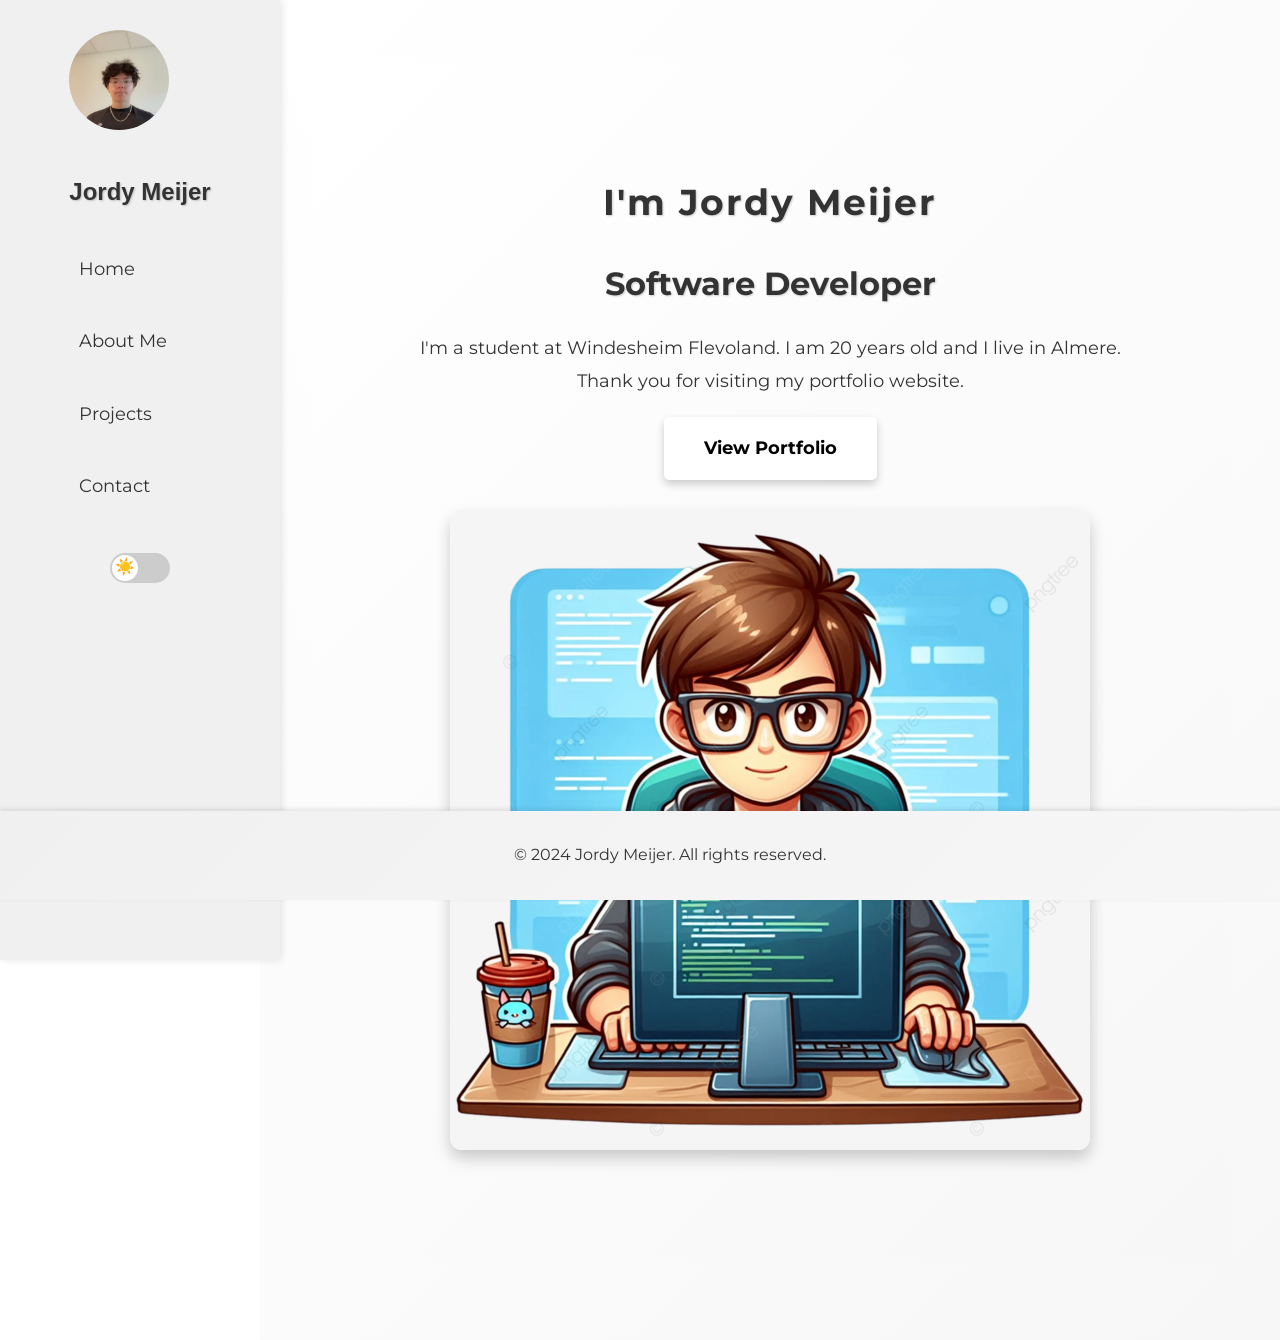
==== commit 188b2de1: "debugging" ====
--- a/index.html
+++ b/index.html
@@ -12,6 +12,16 @@
     <link href="https://fonts.googleapis.com/css2?family=Montserrat:wght@400;700&display=swap" rel="stylesheet">
     <!-- JavaScript for theme toggle and back-to-top functionality -->
     <script src="js/theme-toggle.js" defer></script>
+    <script>
+        document.addEventListener('DOMContentLoaded', function() {
+            const headerToggle = document.querySelector('.header-toggle');
+            const headerContent = document.querySelector('.header-content');
+
+            headerToggle.addEventListener('click', function() {
+                headerContent.classList.toggle('active');
+            });
+        });
+    </script>
 </head>
 <body>
     <!-- Scroll Progress Indicator -->
--- a/css/styles.css
+++ b/css/styles.css
@@ -914,15 +914,6 @@
         padding: 20px 10px;
     }
 
-    header img {
-        width: 60px;
-        height: 60px;
-    }
-
-    header h1 {
-        font-size: 18px;
-    }
-
     /* Make header clickable */
     header {
         position: relative;
@@ -942,9 +933,41 @@
 
     .header-content {
         display: none;
+        flex-direction: column;
+        align-items: center;
     }
 
     .header-content.active {
         display: flex;
     }
+
+    header img {
+        width: 60px;
+        height: 60px;
+    }
+
+    header h1 {
+        font-size: 18px;
+    }
+}
+
+/* Hide header toggle button on desktop */
+.header-toggle {
+    display: none;
+}
+
+@media (max-width: 768px) {
+    .header-toggle {
+        display: block;
+    }
+
+    .header-content {
+        display: none;
+        flex-direction: column;
+        align-items: center;
+    }
+
+    .header-content.active {
+        display: flex;
+    }
 }
